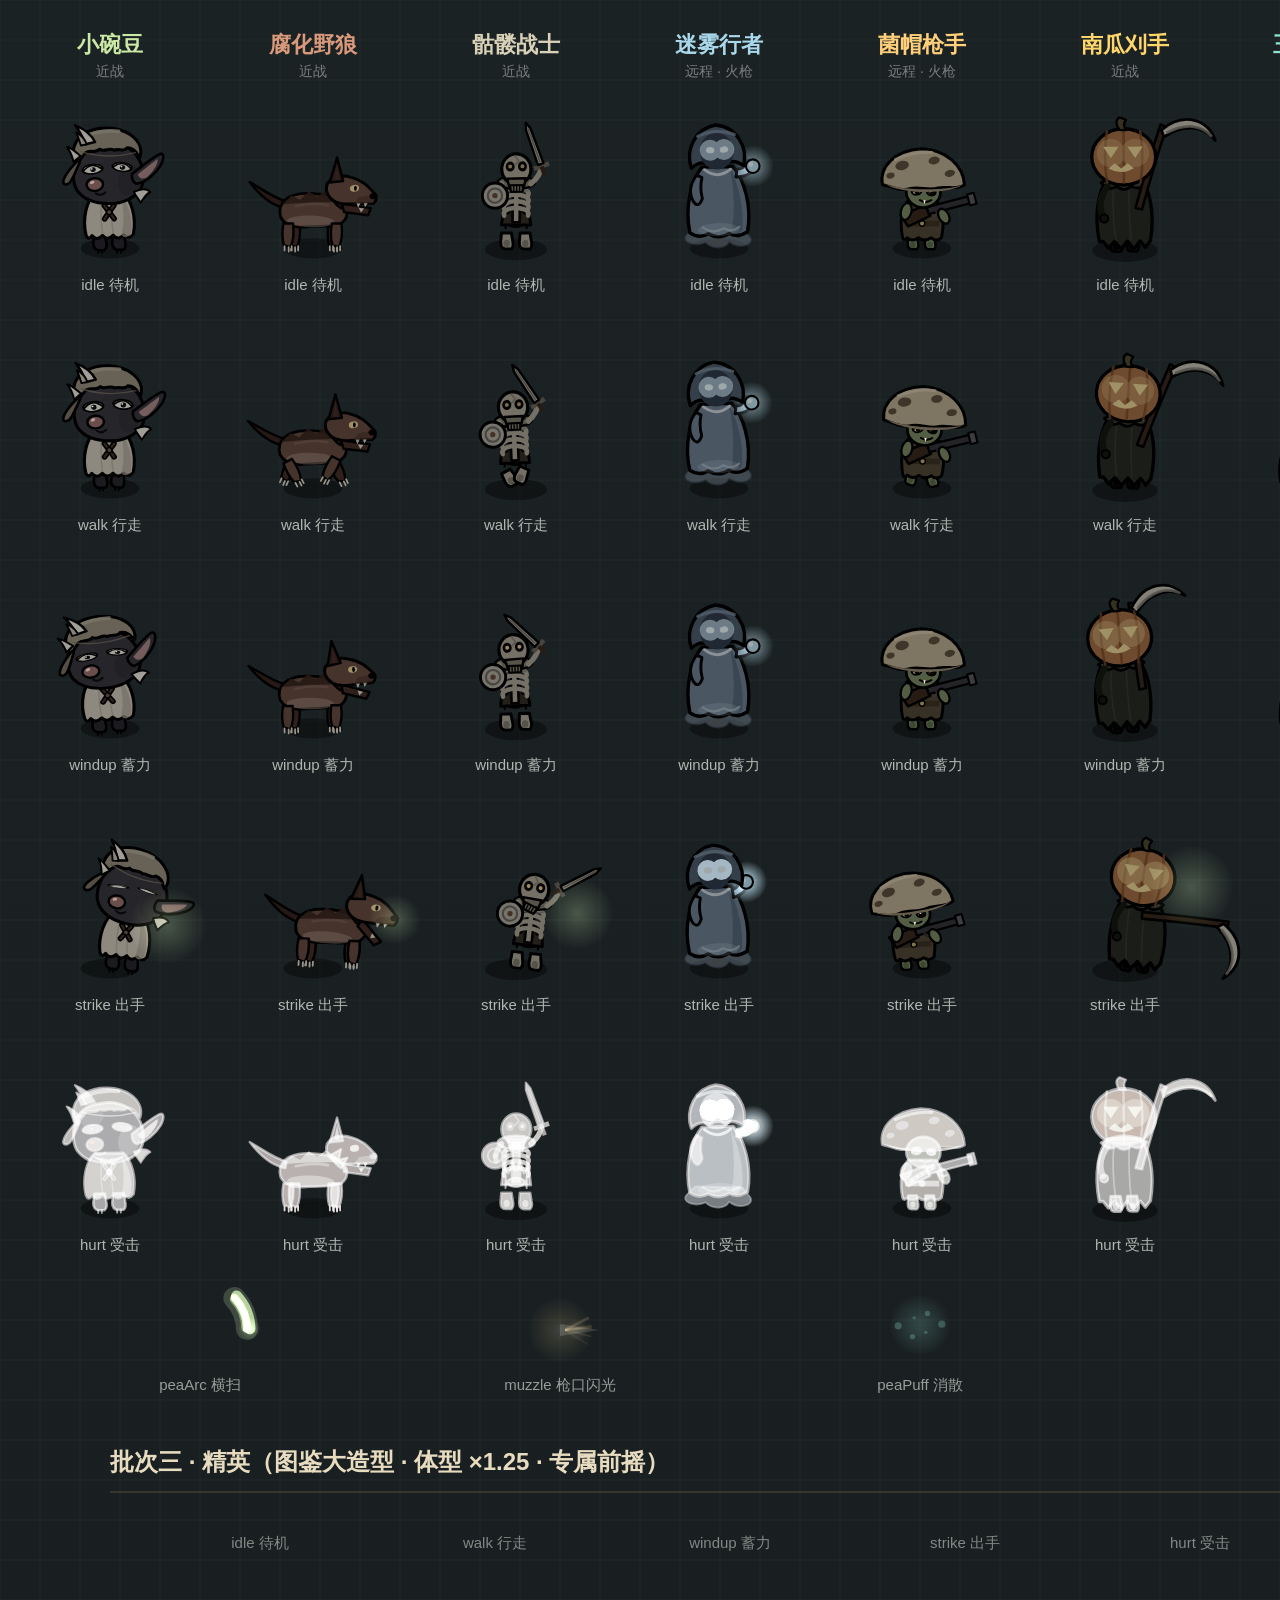
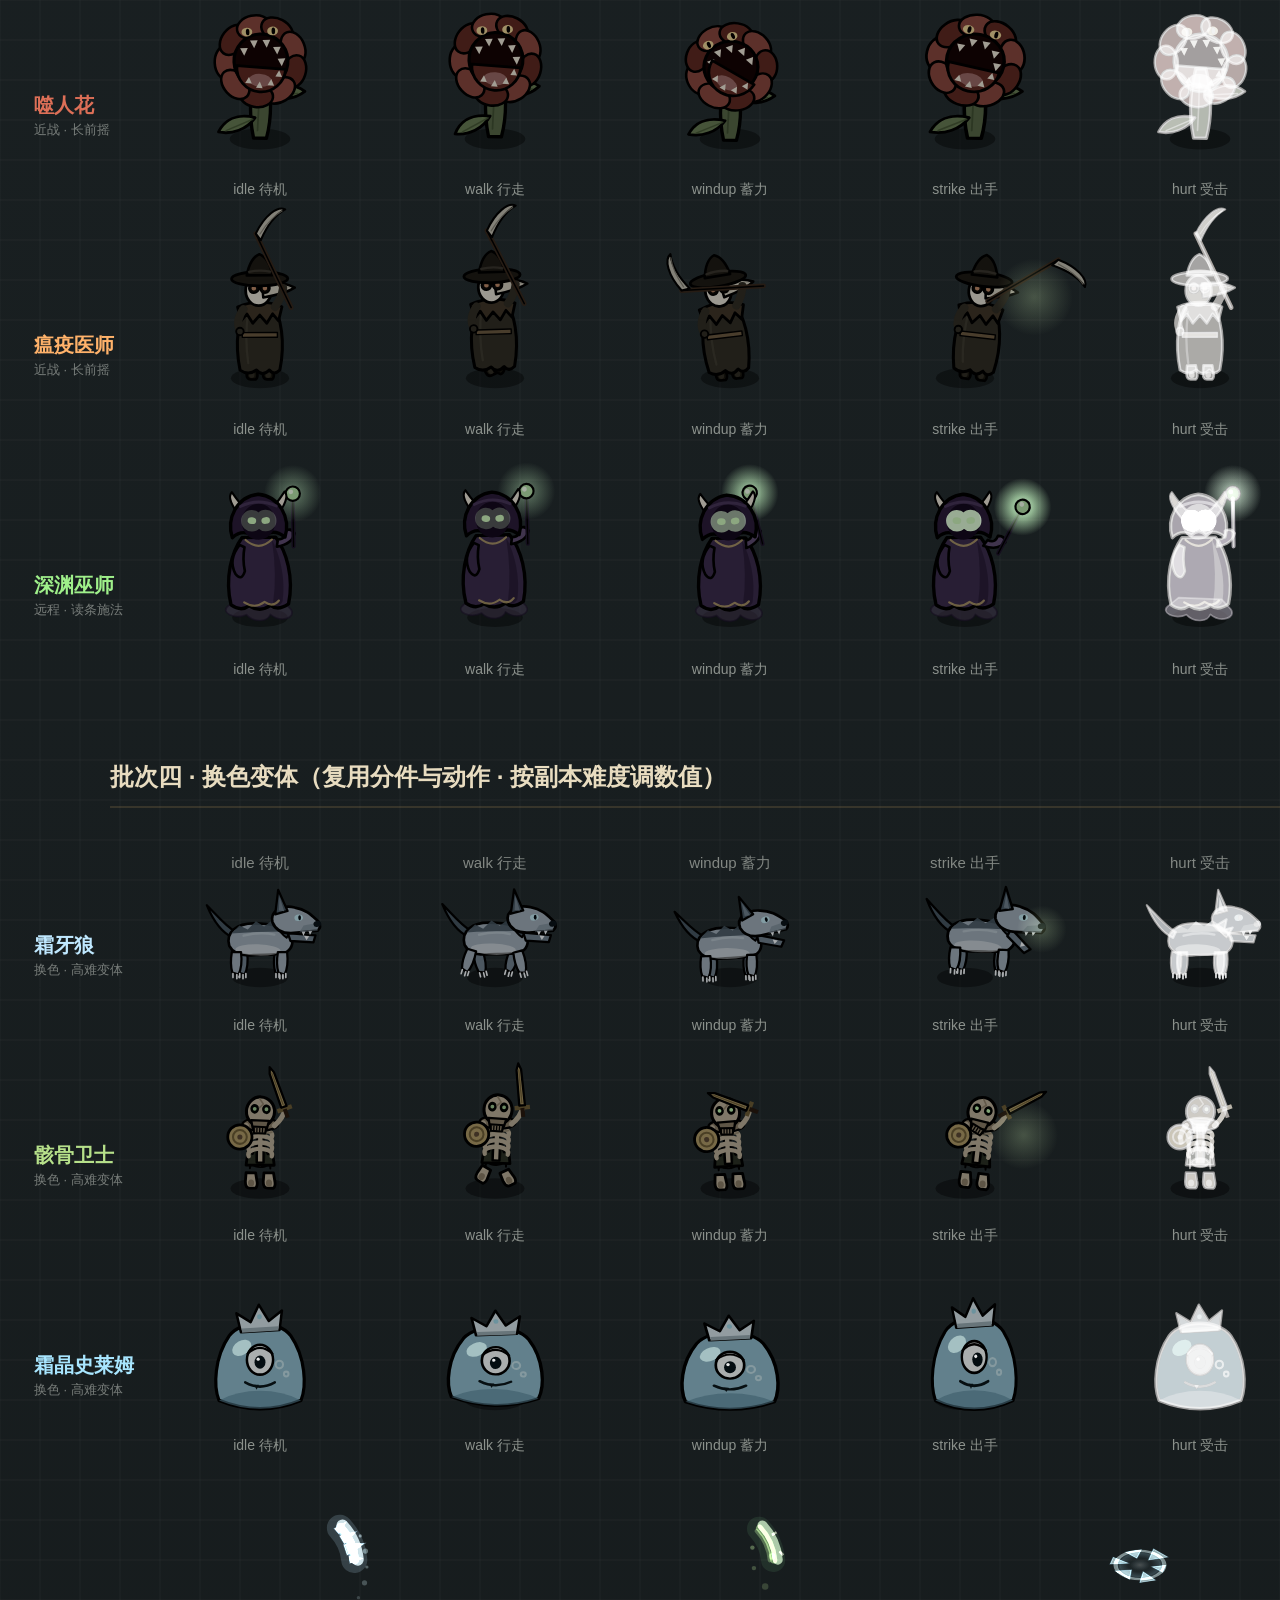
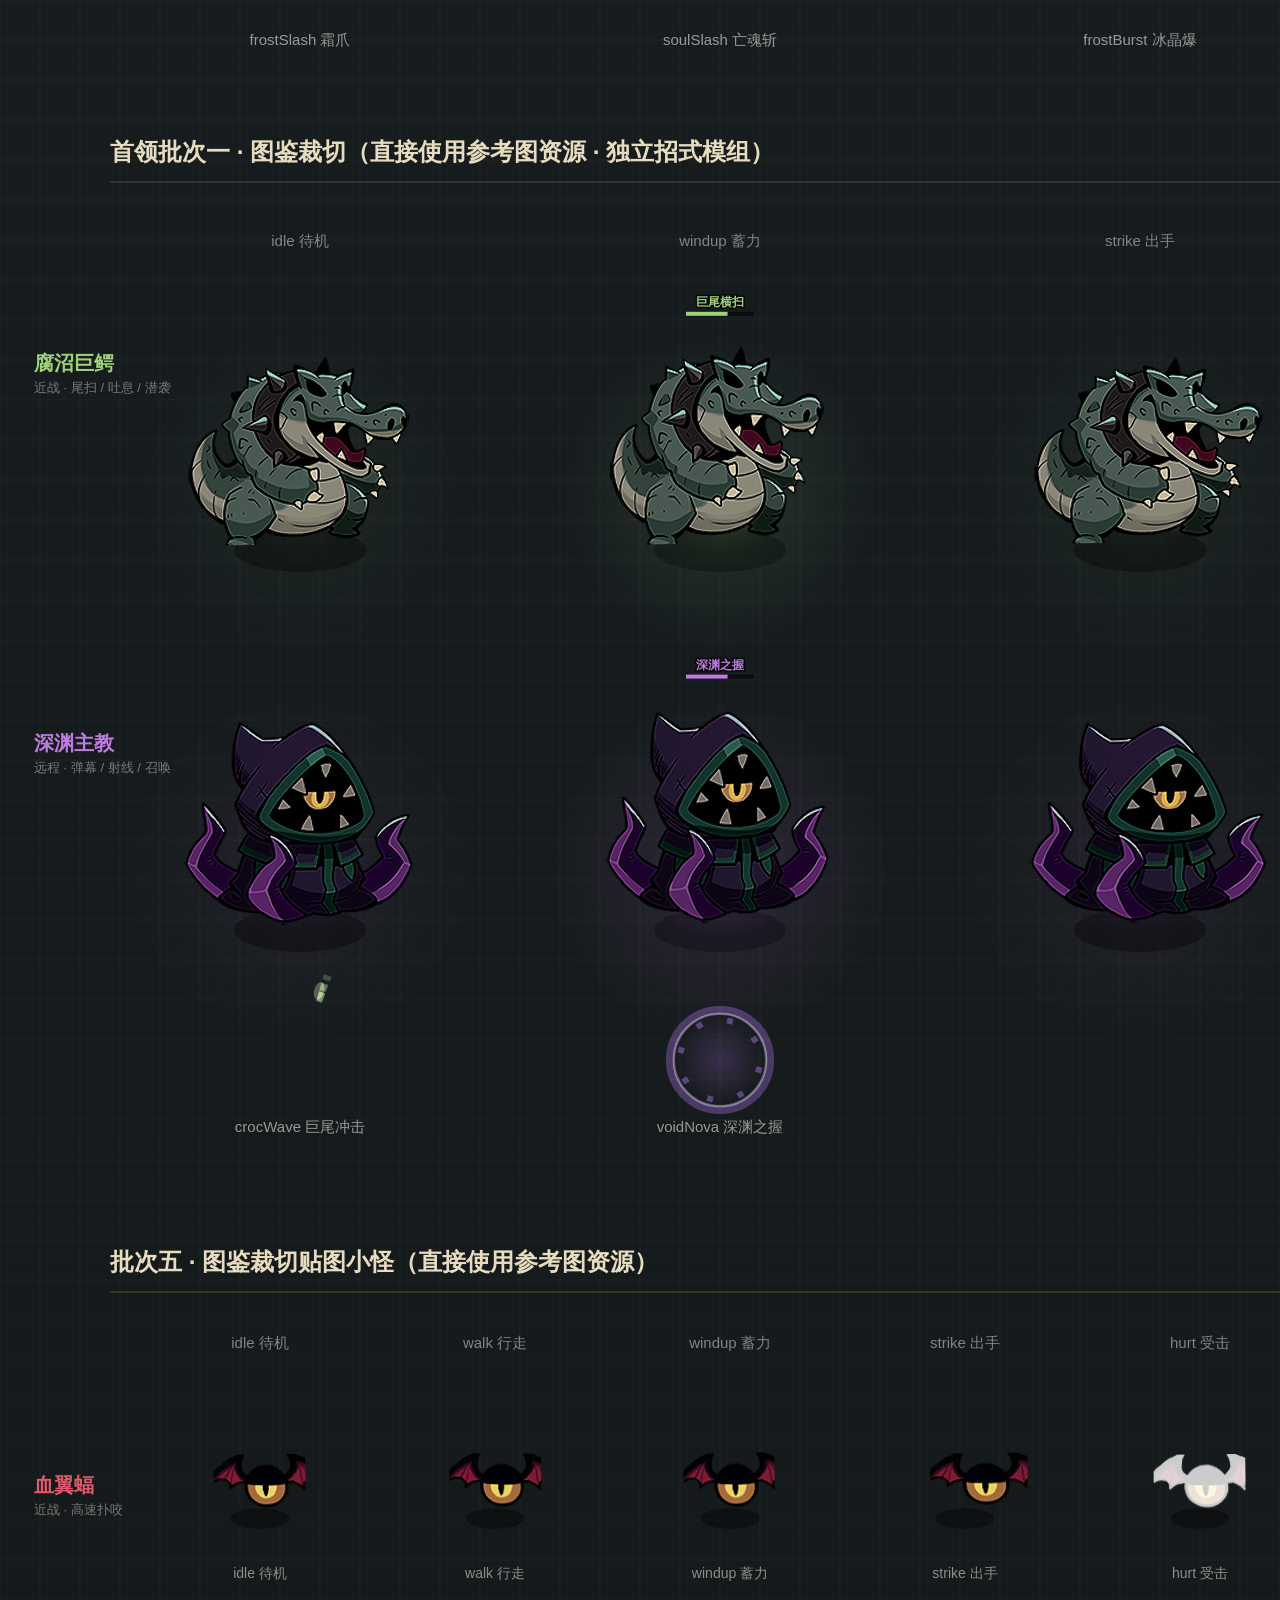
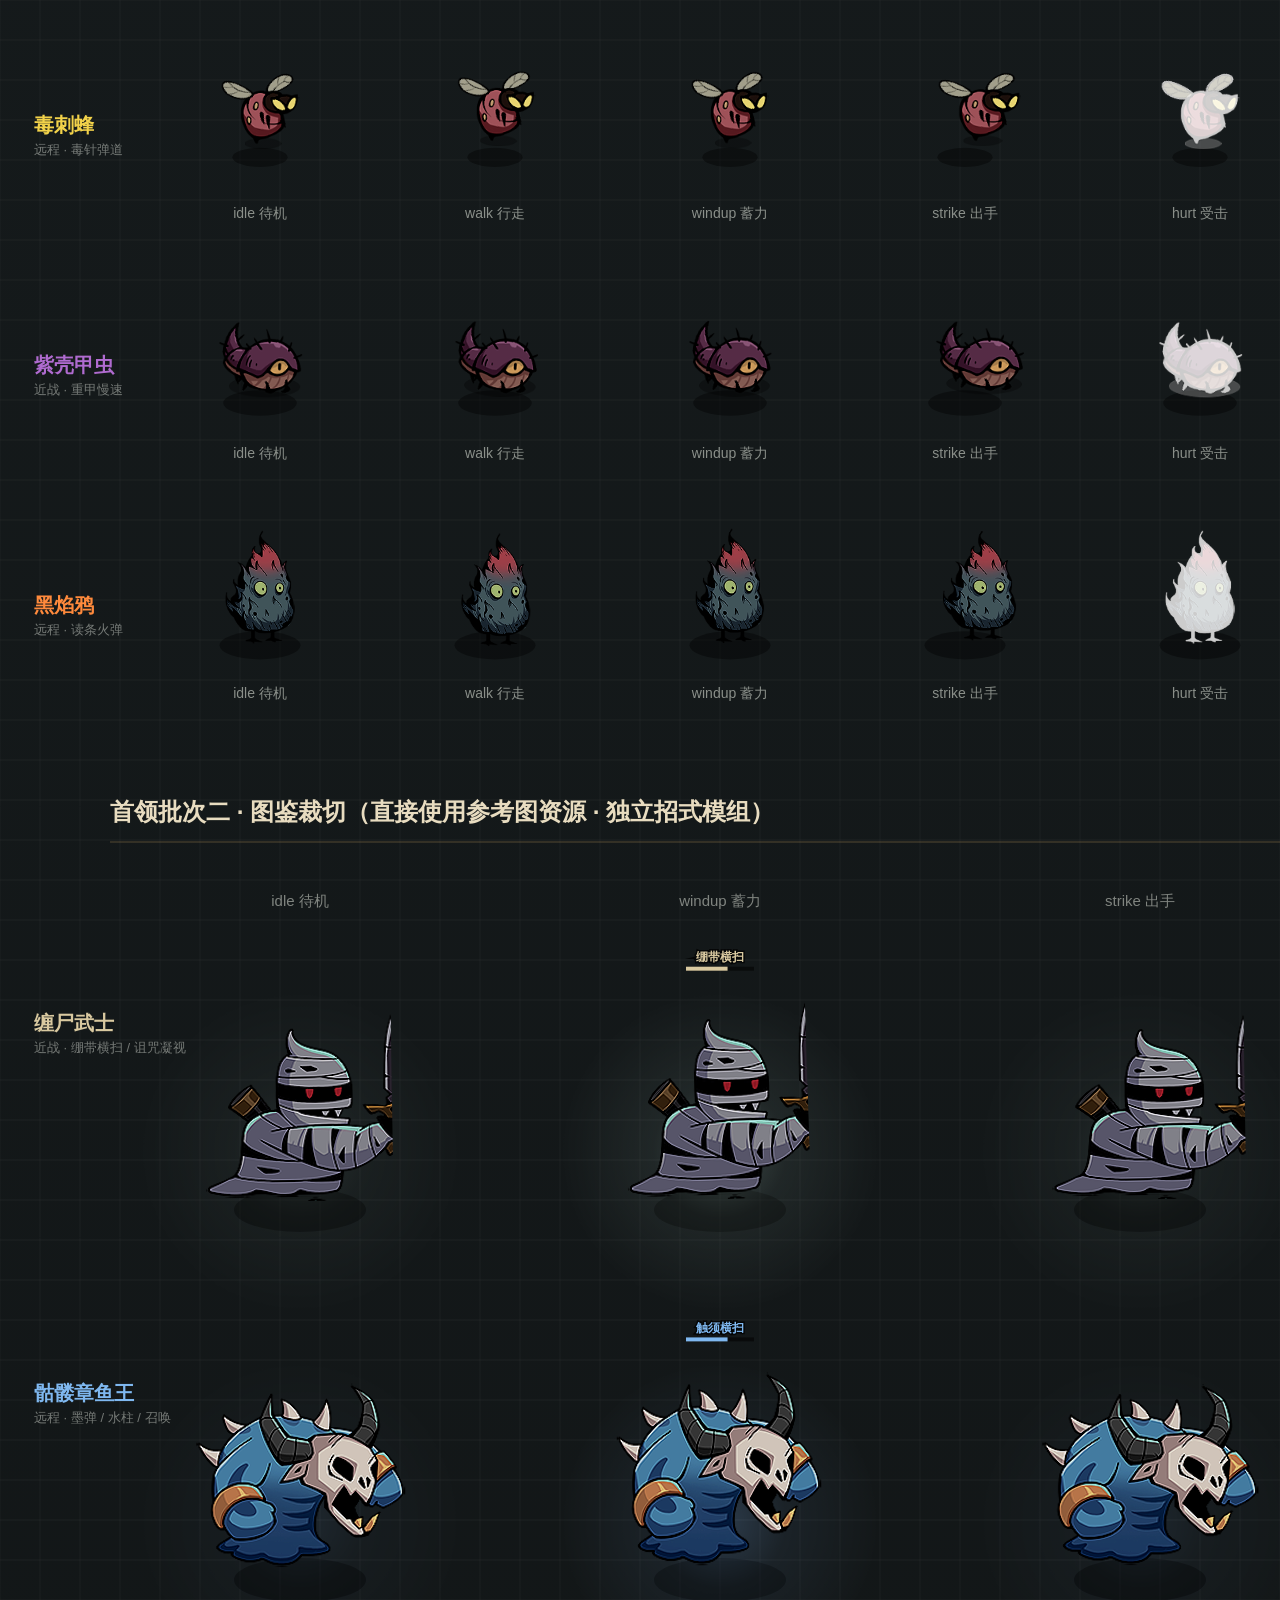
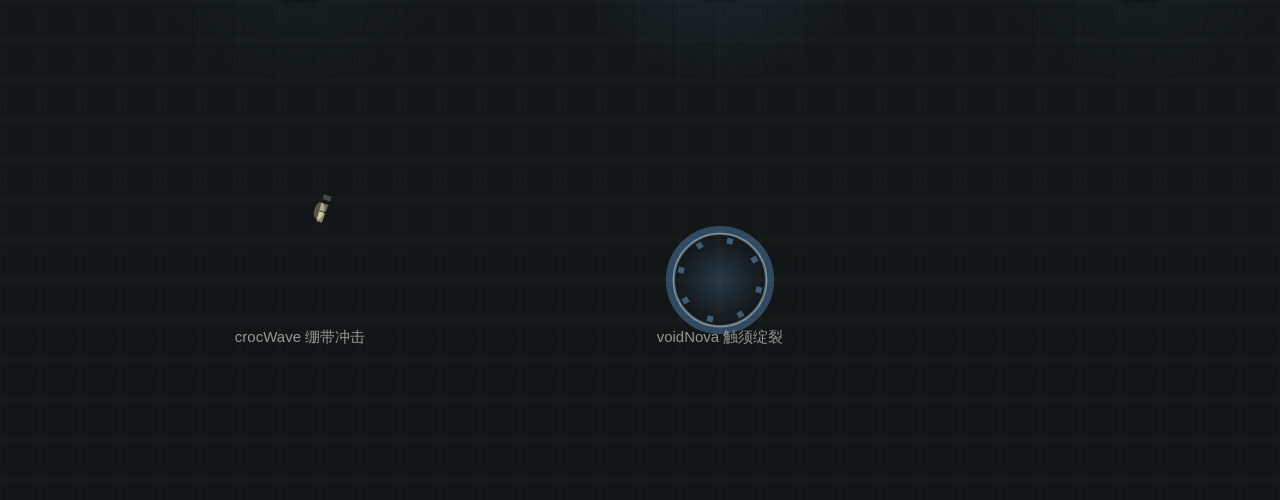
==== monster-preview.html @ 18dd47c0 "MISTDARK 迷雾暗黑 静态站点" ====
<!DOCTYPE html>
<html lang="zh-CN">
<head>
<meta charset="utf-8">
<title>图鉴小怪与首领 · 动作预览</title>
<style>
  html,body{margin:0;background:#161a1c;overflow:hidden}
  canvas{display:block}
</style>
</head>
<body>
<canvas id="c" width="1440" height="6900"></canvas>
<script>window.DG = {};</script>
<script src="js/art/bosses.js"></script>
<script src="js/art/monsters.js"></script>
<script>
  const c = document.getElementById('c');
  const g = c.getContext('2d');

  // 固定规范：脚底原点，向上为负 Y；动作由 action / moving / walkPhase / shotAnim 驱动
  function mob(art, r, extra) {
    return Object.assign({
      art, artScale: 1, r, seed: 0.7, facing: 0,
      moving: false, walkPhase: 0, flash: 0, shotAnim: 0,
      action: null, elite: false
    }, extra || {});
  }

  const TYPES = [
    { art: 'pea',        name: '小碗豆',     r: 17, color: '#cbe8a4', ranged: false },
    { art: 'wolf',       name: '腐化野狼',   r: 17, color: '#d99a7c', ranged: false },
    { art: 'skeleton',   name: '骷髅战士',   r: 18, color: '#d8d1b8', ranged: false },
    { art: 'mistwalker', name: '迷雾行者',   r: 17, color: '#a9d8ea', ranged: true },
    { art: 'musketeer',  name: '菌帽枪手',   r: 17, color: '#ffcf7a', ranged: true },
    { art: 'pumpkin',    name: '南瓜刈手',   r: 19, color: '#ffd66a', ranged: false },
    { art: 'slime',      name: '王冠史莱姆', r: 19, color: '#8fe0d0', ranged: false }
  ];

  const ACT = { windup: 0.34, strike: 0.14, recover: 0.30 };
  const STATES = ['idle 待机', 'walk 行走', 'windup 蓄力', 'strike 出手', 'hurt 受击'];
  const cells = [];
  const COL_X = TYPES.map((_, i) => 110 + i * 203);
  const ROW_Y = [230, 470, 710, 950, 1190];
  const SCALE = 1.5;

  TYPES.forEach((tp, ci) => {
    STATES.forEach((label, ri) => {
      const m = mob(tp.art, tp.r, { seed: 0.7 + ci * 0.9 });
      if (ri === 1) m.moving = true;
      if (ri === 2) m.action = { phase: 'windup', t: 0.22, windup: ACT.windup, strike: ACT.strike, recover: ACT.recover };
      if (ri === 3) {
        if (tp.ranged) m.shotAnim = 0.12;
        else m.action = { phase: 'strike', t: 0.08, windup: ACT.windup, strike: ACT.strike, recover: ACT.recover };
      }
      if (ri === 4) m.flash = 0.10;
      cells.push({ x: COL_X[ci], y: ROW_Y[ri], m, label, tp });
    });
  });

  // ---------- 批次三：精英（图鉴大造型，读条施法） ----------
  const ELITES = [
    { art: 'mawflower', name: '噬人花',     r: 24, color: '#dd6f57', artScale: 1.12, seed: 1.3 },
    { art: 'plaguedoc', name: '瘟疫医师',   r: 23, color: '#ffb26a', artScale: 1.10, seed: 2.1 },
    { art: 'warlock',   name: '深渊巫师',   r: 22, color: '#9ff08a', artScale: 1.08, seed: 3.4, castTime: 0.68 }
  ];
  const ELITE_COL_X = [260, 495, 730, 965, 1200];
  const ELITE_ROW_Y = [1720, 1960, 2200];
  const ELITE_SCALE = 1.1;
  const eliteCells = [];

  ELITES.forEach((tp, ri) => {
    STATES.forEach((label, ci) => {
      const m = mob(tp.art, tp.r, {
        seed: tp.seed, artScale: tp.artScale, elite: true,
        ranged: !!tp.castTime, castTime: tp.castTime || 0
      });
      if (ci === 1) m.moving = true;
      if (ci === 2) m.action = {
        phase: 'windup', t: 0.3, cast: !!tp.castTime,
        windup: tp.castTime || 0.42, strike: 0.12, recover: 0.36
      };
      if (ci === 3) {
        m.action = {
          phase: 'strike', t: 0.06, cast: !!tp.castTime,
          windup: tp.castTime || 0.34, strike: 0.14, recover: 0.30
        };
      }
      if (ci === 4) m.flash = 0.10;
      eliteCells.push({ x: ELITE_COL_X[ci], y: ELITE_ROW_Y[ri], m, label, tp });
    });
  });

  // ---------- 批次四：换色变体（复用基础怪分件与动作） ----------
  const VARIANTS = [
    { art: 'frostwolf',  name: '霜牙狼',     r: 18, color: '#bfe8ff', artScale: 1.02, seed: 4.2 },
    { art: 'boneknight', name: '骸骨卫士',   r: 19, color: '#b6e08a', artScale: 1.04, seed: 5.1 },
    { art: 'frostslime', name: '霜晶史莱姆', r: 20, color: '#a8e6ff', artScale: 1.05, seed: 6.3 }
  ];
  const VAR_COL_X = ELITE_COL_X;
  const VAR_ROW_Y = [2560, 2770, 2980];
  const VAR_SCALE = 1.35;
  const variantCells = [];

  VARIANTS.forEach((tp, ri) => {
    STATES.forEach((label, ci) => {
      const m = mob(tp.art, tp.r, { seed: tp.seed, artScale: tp.artScale });
      if (ci === 1) m.moving = true;
      if (ci === 2) m.action = { phase: 'windup', t: 0.24, windup: 0.30, strike: 0.14, recover: 0.30 };
      if (ci === 3) m.action = { phase: 'strike', t: 0.07, windup: 0.34, strike: 0.14, recover: 0.30 };
      if (ci === 4) m.flash = 0.10;
      variantCells.push({ x: VAR_COL_X[ci], y: VAR_ROW_Y[ri], m, label, tp });
    });
  });

  function tickMob(m, t) {
    if (m.moving) m.walkPhase = t * 5.6 + m.seed;
    if (m.action && m.action.phase === 'windup') {
      m.action.t = 0.02 + ((t * 1.5) % Math.max(0.06, m.action.windup - 0.04));
    }
    if (m.action && m.action.phase === 'strike') m.action.t = 0.02 + ((t * 1.5) % 0.14);
    if (m.flash > 0) m.flash = 0.06 + Math.abs(Math.sin(t * 4)) * 0.07;
    if (m.art === 'musketeer' && m.shotAnim > 0) m.shotAnim = 0.06 + Math.abs(Math.sin(t * 3)) * 0.14;
  }

  function drawCells(cells, t, scale, labelDy, labelColor, labelFont) {
    cells.forEach((cell) => {
      const m = cell.m;
      tickMob(m, t);
      g.save();
      g.translate(cell.x, cell.y);
      g.scale(scale, scale);
      g.fillStyle = 'rgba(0,0,0,.4)';
      g.beginPath();
      g.ellipse(0, m.r * 0.72, m.r * 1.15, m.r * 0.4, 0, 0, Math.PI * 2);
      g.fill();
      DG.art.monsters.draw(g, m, { t });
      g.restore();

      g.fillStyle = labelColor;
      g.font = labelFont;
      g.textAlign = 'center';
      g.fillText(cell.label, cell.x, cell.y + labelDy);
    });
  }

  const STILL = /[?&]still=1/.test(location.search);

  function frame(ts) {
    const t = STILL ? 1.2 : ts / 1000;
    g.clearRect(0, 0, c.width, c.height);
    const bg = g.createLinearGradient(0, 0, 0, c.height);
    bg.addColorStop(0, '#1b2224');
    bg.addColorStop(1, '#121617');
    g.fillStyle = bg;
    g.fillRect(0, 0, c.width, c.height);

    g.strokeStyle = 'rgba(255,255,255,.04)';
    g.lineWidth = 1;
    for (let x = 0; x < c.width; x += 40) {
      g.beginPath(); g.moveTo(x, 0); g.lineTo(x, c.height); g.stroke();
    }
    for (let y = 0; y < c.height; y += 40) {
      g.beginPath(); g.moveTo(0, y); g.lineTo(c.width, y); g.stroke();
    }

    // 列标题
    g.textAlign = 'center';
    TYPES.forEach((tp, ci) => {
      g.fillStyle = tp.color;
      g.font = 'bold 22px "Microsoft YaHei", sans-serif';
      g.fillText(tp.name, COL_X[ci], 52);
      g.fillStyle = 'rgba(235,240,230,.45)';
      g.font = '14px "Microsoft YaHei", sans-serif';
      g.fillText(tp.ranged ? '远程 · 火枪' : '近战', COL_X[ci], 76);
    });

    drawCells(cells, t, SCALE, 60, 'rgba(235,240,230,.72)', '15px "Microsoft YaHei", sans-serif');

    // 特效对照：peaArc / muzzle / peaPuff
    const arcLife = 0.3 - (t % 0.7) * 0.43;
    if (arcLife > 0) {
      DG.art.monsters.drawEffect(g, {
        kind: 'peaArc', x: 200, y: 1330, angle: 0,
        radius: 50, arc: 1.5, color: '#cbe8a4',
        life: Math.max(0.001, arcLife), max: 0.3
      });
    }
    const muzzleLife = 0.22 - (t % 0.55) * 0.41;
    if (muzzleLife > 0) {
      DG.art.monsters.drawEffect(g, {
        kind: 'muzzle', x: 560, y: 1330, angle: 0, color: '#ffcf7a',
        life: Math.max(0.001, muzzleLife), max: 0.22
      });
    }
    const puffLife = 0.5 - (t % 0.9) * 0.55;
    if (puffLife > 0) {
      DG.art.monsters.drawEffect(g, {
        kind: 'peaPuff', x: 920, y: 1325, r0: 6, r1: 60,
        color: '#8fe0d0', life: Math.max(0.001, puffLife), max: 0.5
      });
    }
    g.fillStyle = 'rgba(235,240,230,.6)';
    g.font = '15px "Microsoft YaHei", sans-serif';
    g.textAlign = 'center';
    g.fillText('peaArc 横扫', 200, 1390);
    g.fillText('muzzle 枪口闪光', 560, 1390);
    g.fillText('peaPuff 消散', 920, 1390);

    // ---------- 批次三：精英 ----------
    g.textAlign = 'left';
    g.fillStyle = '#e8dcc0';
    g.font = 'bold 24px "Microsoft YaHei", sans-serif';
    g.fillText('批次三 · 精英（图鉴大造型 · 体型 ×1.25 · 专属前摇）', 110, 1470);
    g.strokeStyle = 'rgba(201,162,95,.35)';
    g.lineWidth = 1;
    g.beginPath();
    g.moveTo(110, 1492);
    g.lineTo(1330, 1492);
    g.stroke();

    g.textAlign = 'center';
    STATES.forEach((label, ci) => {
      g.fillStyle = 'rgba(235,240,230,.5)';
      g.font = '15px "Microsoft YaHei", sans-serif';
      g.fillText(label, ELITE_COL_X[ci], 1548);
    });

    ELITES.forEach((tp, ri) => {
      const y = ELITE_ROW_Y[ri];
      g.textAlign = 'left';
      g.fillStyle = tp.color;
      g.font = 'bold 20px "Microsoft YaHei", sans-serif';
      g.fillText(tp.name, 34, y - 8);
      g.fillStyle = 'rgba(235,240,230,.45)';
      g.font = '13px "Microsoft YaHei", sans-serif';
      g.fillText(tp.castTime ? '远程 · 读条施法' : '近战 · 长前摇', 34, y + 14);
    });

    drawCells(eliteCells, t, ELITE_SCALE, 74, 'rgba(235,240,230,.55)', '14px "Microsoft YaHei", sans-serif');

    // ---------- 批次四：换色变体 ----------
    g.textAlign = 'left';
    g.fillStyle = '#e8dcc0';
    g.font = 'bold 24px "Microsoft YaHei", sans-serif';
    g.fillText('批次四 · 换色变体（复用分件与动作 · 按副本难度调数值）', 110, 2385);
    g.strokeStyle = 'rgba(201,162,95,.35)';
    g.lineWidth = 1;
    g.beginPath();
    g.moveTo(110, 2407);
    g.lineTo(1330, 2407);
    g.stroke();

    g.textAlign = 'center';
    STATES.forEach((label, ci) => {
      g.fillStyle = 'rgba(235,240,230,.5)';
      g.font = '15px "Microsoft YaHei", sans-serif';
      g.fillText(label, VAR_COL_X[ci], 2468);
    });

    VARIANTS.forEach((tp, ri) => {
      const y = VAR_ROW_Y[ri];
      g.textAlign = 'left';
      g.fillStyle = tp.color;
      g.font = 'bold 20px "Microsoft YaHei", sans-serif';
      g.fillText(tp.name, 34, y - 8);
      g.fillStyle = 'rgba(235,240,230,.45)';
      g.font = '13px "Microsoft YaHei", sans-serif';
      g.fillText('换色 · 高难变体', 34, y + 14);
    });

    drawCells(variantCells, t, VAR_SCALE, 70, 'rgba(235,240,230,.55)', '14px "Microsoft YaHei", sans-serif');

    // 批次四 · 专属出手特效
    const fs4 = 0.32 - (t % 0.7) * 0.43;
    if (fs4 > 0) {
      DG.art.monsters.drawEffect(g, {
        kind: 'frostSlash', x: 300, y: 3165, angle: 0, radius: 58, arc: 1.5,
        color: '#bfe8ff', life: Math.max(0.001, fs4), max: 0.32
      });
    }
    const ss4 = 0.32 - (t % 0.7) * 0.43;
    if (ss4 > 0) {
      DG.art.monsters.drawEffect(g, {
        kind: 'soulSlash', x: 720, y: 3165, angle: 0, radius: 58, arc: 1.5,
        color: '#b6e08a', life: Math.max(0.001, ss4), max: 0.32
      });
    }
    const fb4 = 0.42 - (t % 0.9) * 0.4;
    if (fb4 > 0) {
      DG.art.monsters.drawEffect(g, {
        kind: 'frostBurst', x: 1140, y: 3165, radius: 46,
        color: '#a8e6ff', life: Math.max(0.001, fb4), max: 0.42
      });
    }
    g.fillStyle = 'rgba(235,240,230,.6)';
    g.font = '15px "Microsoft YaHei", sans-serif';
    g.textAlign = 'center';
    g.fillText('frostSlash 霜爪', 300, 3245);
    g.fillText('soulSlash 亡魂斩', 720, 3245);
    g.fillText('frostBurst 冰晶爆', 1140, 3245);

    // ---------- 首领批次一：矢量首领 ----------
    g.textAlign = 'left';
    g.fillStyle = '#e8dcc0';
    g.font = 'bold 24px "Microsoft YaHei", sans-serif';
    g.fillText('首领批次一 · 图鉴裁切（直接使用参考图资源 · 独立招式模组）', 110, 3360);
    g.strokeStyle = 'rgba(201,162,95,.35)';
    g.lineWidth = 1;
    g.beginPath();
    g.moveTo(110, 3382);
    g.lineTo(1330, 3382);
    g.stroke();

    g.textAlign = 'center';
    ['idle 待机', 'windup 蓄力', 'strike 出手'].forEach((label, ci) => {
      g.fillStyle = 'rgba(235,240,230,.5)';
      g.font = '15px "Microsoft YaHei", sans-serif';
      g.fillText(label, [300, 720, 1140][ci], 3446);
    });

    const BOSSES = [
      { art: 'croc', name: '腐沼巨鳄', tag: '近战 · 尾扫 / 吐息 / 潜袭', color: '#9fd07a',
        rowY: 3720, artScale: 0.85, seed: 1.7, windupLabel: '巨尾横扫' },
      { art: 'hierophant', name: '深渊主教', tag: '远程 · 弹幕 / 射线 / 召唤', color: '#c07be0',
        rowY: 4100, artScale: 0.80, seed: 3.1, windupLabel: '深渊之握' }
    ];

    BOSSES.forEach((tp) => {
      g.textAlign = 'left';
      g.fillStyle = tp.color;
      g.font = 'bold 20px "Microsoft YaHei", sans-serif';
      g.fillText(tp.name, 34, tp.rowY - 150);
      g.fillStyle = 'rgba(235,240,230,.45)';
      g.font = '13px "Microsoft YaHei", sans-serif';
      g.fillText(tp.tag, 34, tp.rowY - 128);

      [300, 720, 1140].forEach((x, ci) => {
        const m = {
          art: tp.art, r: 44, seed: tp.seed, artScale: tp.artScale,
          facing: 0, moving: false, flash: 0, enraged: false, cast: null
        };
        if (ci === 1) {
          m.cast = {
            atk: { windup: 0.9, recover: 0.5, label: tp.windupLabel, color: tp.color },
            t: 0.55, phase: 'windup'
          };
        } else if (ci === 2) {
          m.cast = {
            atk: { windup: 0.9, recover: 0.5, label: tp.windupLabel, color: tp.color },
            t: 0.12, phase: 'recover'
          };
        }
        g.save();
        g.translate(x, tp.rowY);
        g.fillStyle = 'rgba(0,0,0,.4)';
        g.beginPath();
        g.ellipse(0, 30, 66, 22, 0, 0, Math.PI * 2);
        g.fill();
        DG.art.bosses.draw(g, m, { t });
        g.restore();
      });
    });

    // 首领专属出手特效
    const cw = 0.32 - (t % 0.8) * 0.4;
    if (cw > 0) {
      DG.art.bosses.drawEffect(g, {
        kind: 'crocWave', x: 300, y: 4260, angle: 0, radius: 92, arc: 2.6,
        color: '#9fd07a', life: Math.max(0.001, cw), max: 0.32
      });
    }
    const vn = 0.42 - (t % 0.9) * 0.42;
    if (vn > 0) {
      DG.art.bosses.drawEffect(g, {
        kind: 'voidNova', x: 720, y: 4260, radius: 84,
        color: '#a45fe0', life: Math.max(0.001, vn), max: 0.42
      });
    }
    g.fillStyle = 'rgba(235,240,230,.6)';
    g.font = '15px "Microsoft YaHei", sans-serif';
    g.textAlign = 'center';
    g.fillText('crocWave 巨尾冲击', 300, 4332);
    g.fillText('voidNova 深渊之握', 720, 4332);

    // ---------- 批次五：图鉴裁切贴图小怪 ----------
    g.textAlign = 'left';
    g.fillStyle = '#e8dcc0';
    g.font = 'bold 24px "Microsoft YaHei", sans-serif';
    g.fillText('批次五 · 图鉴裁切贴图小怪（直接使用参考图资源）', 110, 4470);
    g.strokeStyle = 'rgba(201,162,95,.35)';
    g.lineWidth = 1;
    g.beginPath();
    g.moveTo(110, 4492);
    g.lineTo(1330, 4492);
    g.stroke();

    g.textAlign = 'center';
    STATES.forEach((label, ci) => {
      g.fillStyle = 'rgba(235,240,230,.5)';
      g.font = '15px "Microsoft YaHei", sans-serif';
      g.fillText(label, ELITE_COL_X[ci], 4548);
    });

    const TEX_MOBS = [
      { art: 'bat', name: '血翼蝠', tag: '近战 · 高速扑咬', r: 16, color: '#e05a6a', seed: 1.1 },
      { art: 'hornet', name: '毒刺蜂', tag: '远程 · 毒针弹道', r: 15, color: '#f2d24a', seed: 2.4 },
      { art: 'beetle', name: '紫壳甲虫', tag: '近战 · 重甲慢速', r: 20, color: '#b06bd0', seed: 3.7 },
      { art: 'cinderraven', name: '黑焰鸦', tag: '远程 · 读条火弹', r: 22, color: '#ff8a3c', seed: 5.2 }
    ];
    const TEX_ROW_Y = [4700, 4940, 5180, 5420];
    const texCells = [];
    TEX_MOBS.forEach((tp, ri) => {
      STATES.forEach((label, ci) => {
        const m = mob(tp.art, tp.r, { seed: tp.seed });
        if (ci === 1) m.moving = true;
        if (ci === 2) m.action = { phase: 'windup', t: 0.26, windup: 0.34, strike: 0.14, recover: 0.30 };
        if (ci === 3) {
          m.action = { phase: 'strike', t: 0.06, windup: 0.34, strike: 0.14, recover: 0.30 };
          if (tp.art === 'hornet' || tp.art === 'cinderraven') m.shotAnim = 0.12;
        }
        if (ci === 4) m.flash = 0.10;
        texCells.push({ x: ELITE_COL_X[ci], y: TEX_ROW_Y[ri], m, label, tp });
      });
    });

    TEX_MOBS.forEach((tp, ri) => {
      const y = TEX_ROW_Y[ri];
      g.textAlign = 'left';
      g.fillStyle = tp.color;
      g.font = 'bold 20px "Microsoft YaHei", sans-serif';
      g.fillText(tp.name, 34, y - 8);
      g.fillStyle = 'rgba(235,240,230,.45)';
      g.font = '13px "Microsoft YaHei", sans-serif';
      g.fillText(tp.tag, 34, y + 14);
    });
    drawCells(texCells, t, 1.6, 78, 'rgba(235,240,230,.55)', '14px "Microsoft YaHei", sans-serif');

    // ---------- 首领批次二：图鉴裁切 ----------
    g.textAlign = 'left';
    g.fillStyle = '#e8dcc0';
    g.font = 'bold 24px "Microsoft YaHei", sans-serif';
    g.fillText('首领批次二 · 图鉴裁切（直接使用参考图资源 · 独立招式模组）', 110, 5620);
    g.strokeStyle = 'rgba(201,162,95,.35)';
    g.lineWidth = 1;
    g.beginPath();
    g.moveTo(110, 5642);
    g.lineTo(1330, 5642);
    g.stroke();

    g.textAlign = 'center';
    ['idle 待机', 'windup 蓄力', 'strike 出手'].forEach((label, ci) => {
      g.fillStyle = 'rgba(235,240,230,.5)';
      g.font = '15px "Microsoft YaHei", sans-serif';
      g.fillText(label, [300, 720, 1140][ci], 5706);
    });

    const BOSSES2 = [
      { art: 'mummyking', name: '缠尸武士', tag: '近战 · 绷带横扫 / 诅咒凝视', color: '#d9c9a0',
        rowY: 5980, artScale: 0.85, seed: 2.3, windupLabel: '绷带横扫' },
      { art: 'octoking', name: '骷髅章鱼王', tag: '远程 · 墨弹 / 水柱 / 召唤', color: '#7fb8f0',
        rowY: 6350, artScale: 0.80, seed: 4.6, windupLabel: '触须横扫' }
    ];

    BOSSES2.forEach((tp) => {
      g.textAlign = 'left';
      g.fillStyle = tp.color;
      g.font = 'bold 20px "Microsoft YaHei", sans-serif';
      g.fillText(tp.name, 34, tp.rowY - 150);
      g.fillStyle = 'rgba(235,240,230,.45)';
      g.font = '13px "Microsoft YaHei", sans-serif';
      g.fillText(tp.tag, 34, tp.rowY - 128);

      [300, 720, 1140].forEach((x, ci) => {
        const m = {
          art: tp.art, r: 44, seed: tp.seed, artScale: tp.artScale,
          facing: 0, moving: false, flash: 0, enraged: false, cast: null
        };
        if (ci === 1) {
          m.cast = {
            atk: { windup: 0.9, recover: 0.5, label: tp.windupLabel, color: tp.color },
            t: 0.55, phase: 'windup'
          };
        } else if (ci === 2) {
          m.cast = {
            atk: { windup: 0.9, recover: 0.5, label: tp.windupLabel, color: tp.color },
            t: 0.12, phase: 'recover'
          };
        }
        g.save();
        g.translate(x, tp.rowY);
        g.fillStyle = 'rgba(0,0,0,.4)';
        g.beginPath();
        g.ellipse(0, 30, 66, 22, 0, 0, Math.PI * 2);
        g.fill();
        DG.art.bosses.draw(g, m, { t });
        g.restore();
      });
    });

    // 首领批次二 · 专属出手特效（复用 crocWave / voidNova 的贴地语言）
    const cw2 = 0.32 - (t % 0.8) * 0.4;
    if (cw2 > 0) {
      DG.art.bosses.drawEffect(g, {
        kind: 'crocWave', x: 300, y: 6680, angle: 0, radius: 92, arc: 2.6,
        color: '#d9c9a0', life: Math.max(0.001, cw2), max: 0.32
      });
    }
    const vn2 = 0.42 - (t % 0.9) * 0.42;
    if (vn2 > 0) {
      DG.art.bosses.drawEffect(g, {
        kind: 'voidNova', x: 720, y: 6680, radius: 84,
        color: '#5f9fe0', life: Math.max(0.001, vn2), max: 0.42
      });
    }
    g.fillStyle = 'rgba(235,240,230,.6)';
    g.font = '15px "Microsoft YaHei", sans-serif';
    g.textAlign = 'center';
    g.fillText('crocWave 绷带冲击', 300, 6742);
    g.fillText('voidNova 触须绽裂', 720, 6742);

    if (!STILL) requestAnimationFrame(frame);
  }
  requestAnimationFrame(frame);
  // 静态截图模式：等贴图加载完成后补绘两次
  if (STILL) {
    setTimeout(() => frame(0), 600);
    setTimeout(() => frame(0), 1800);
  }
</script>
</body>
</html>
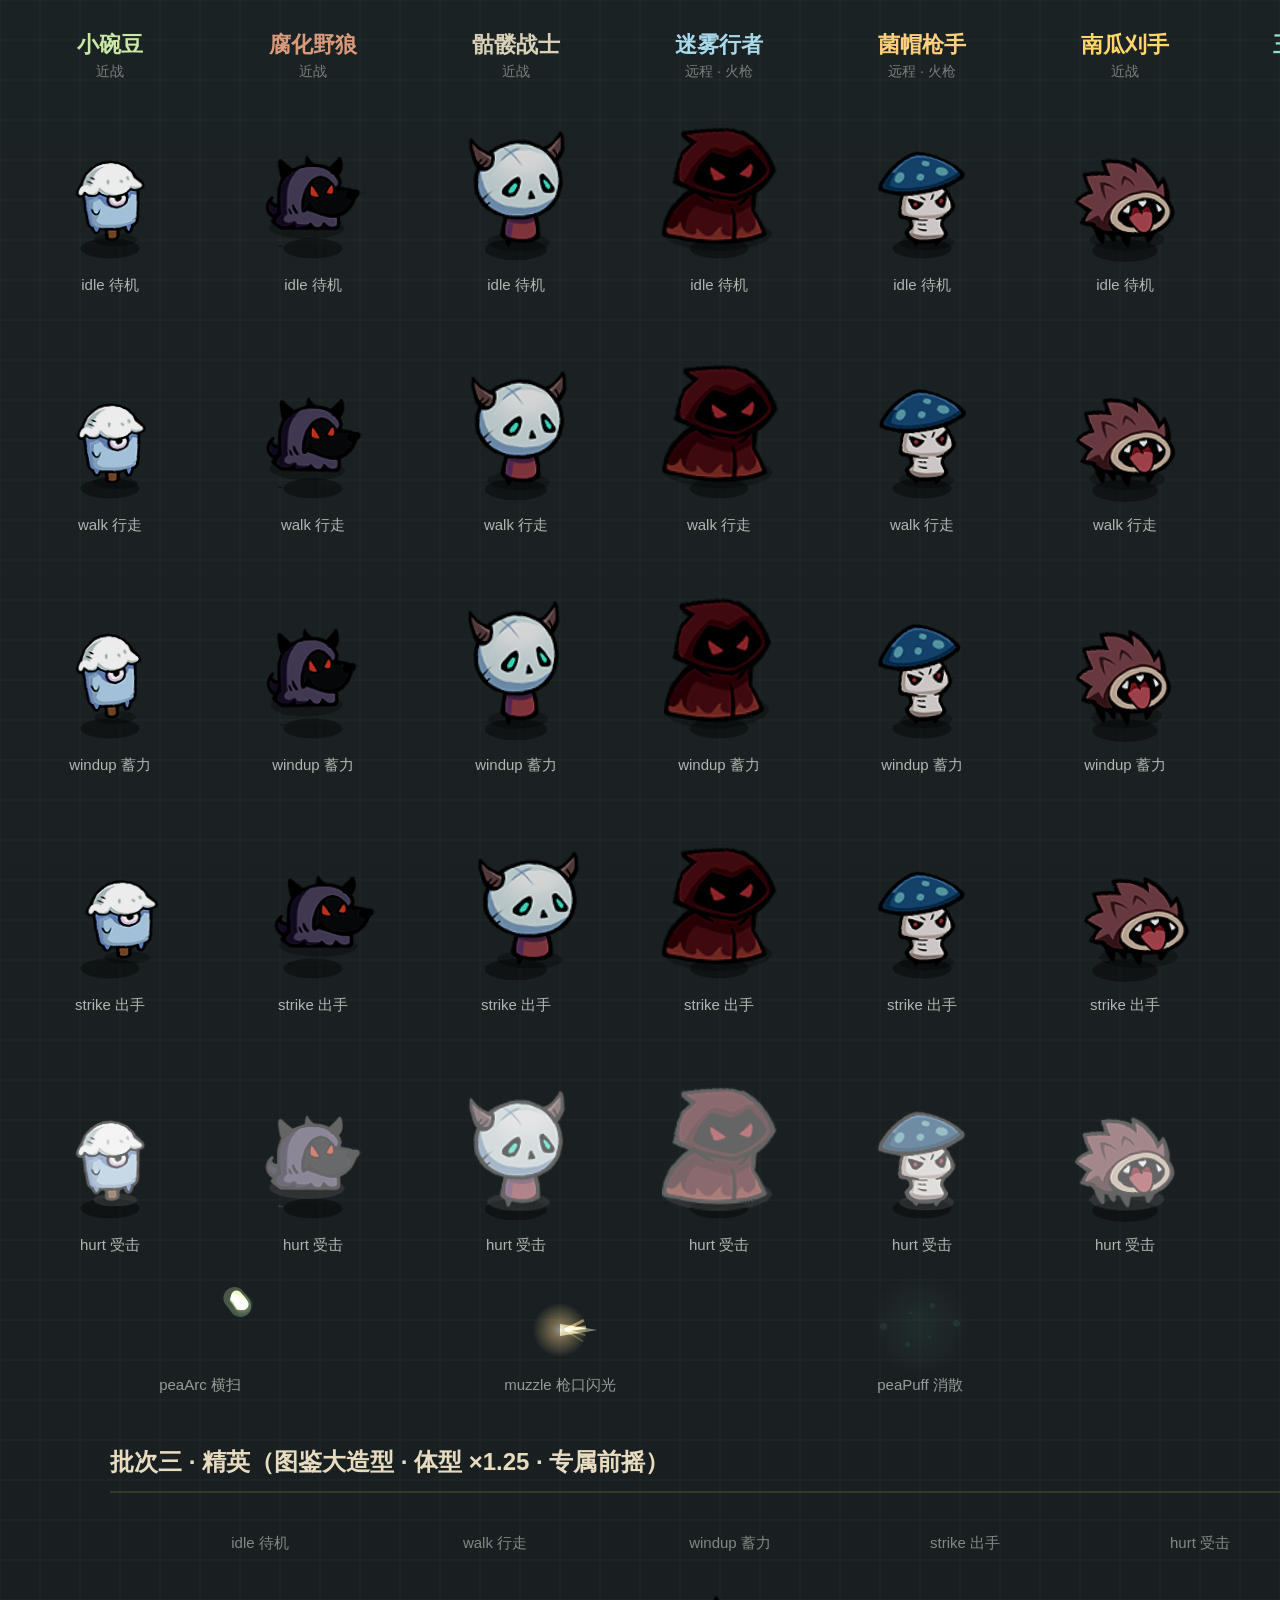
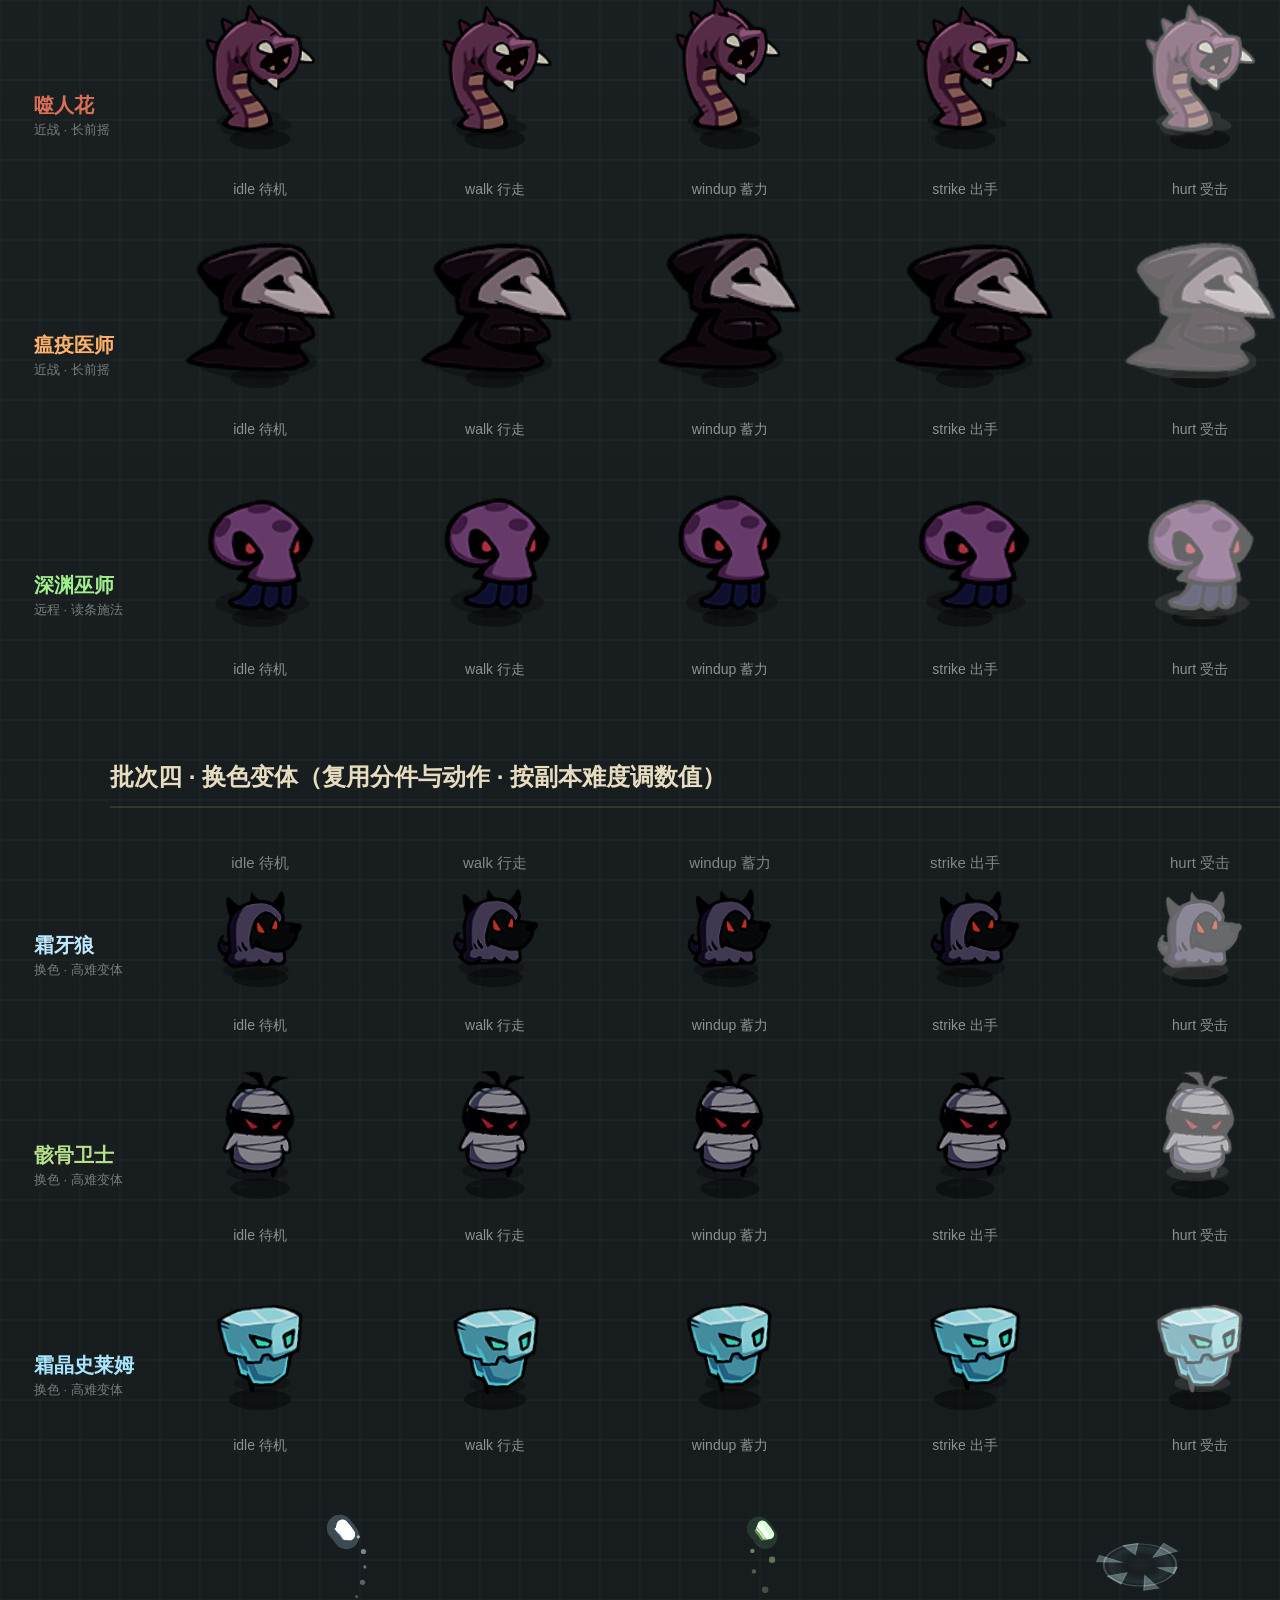
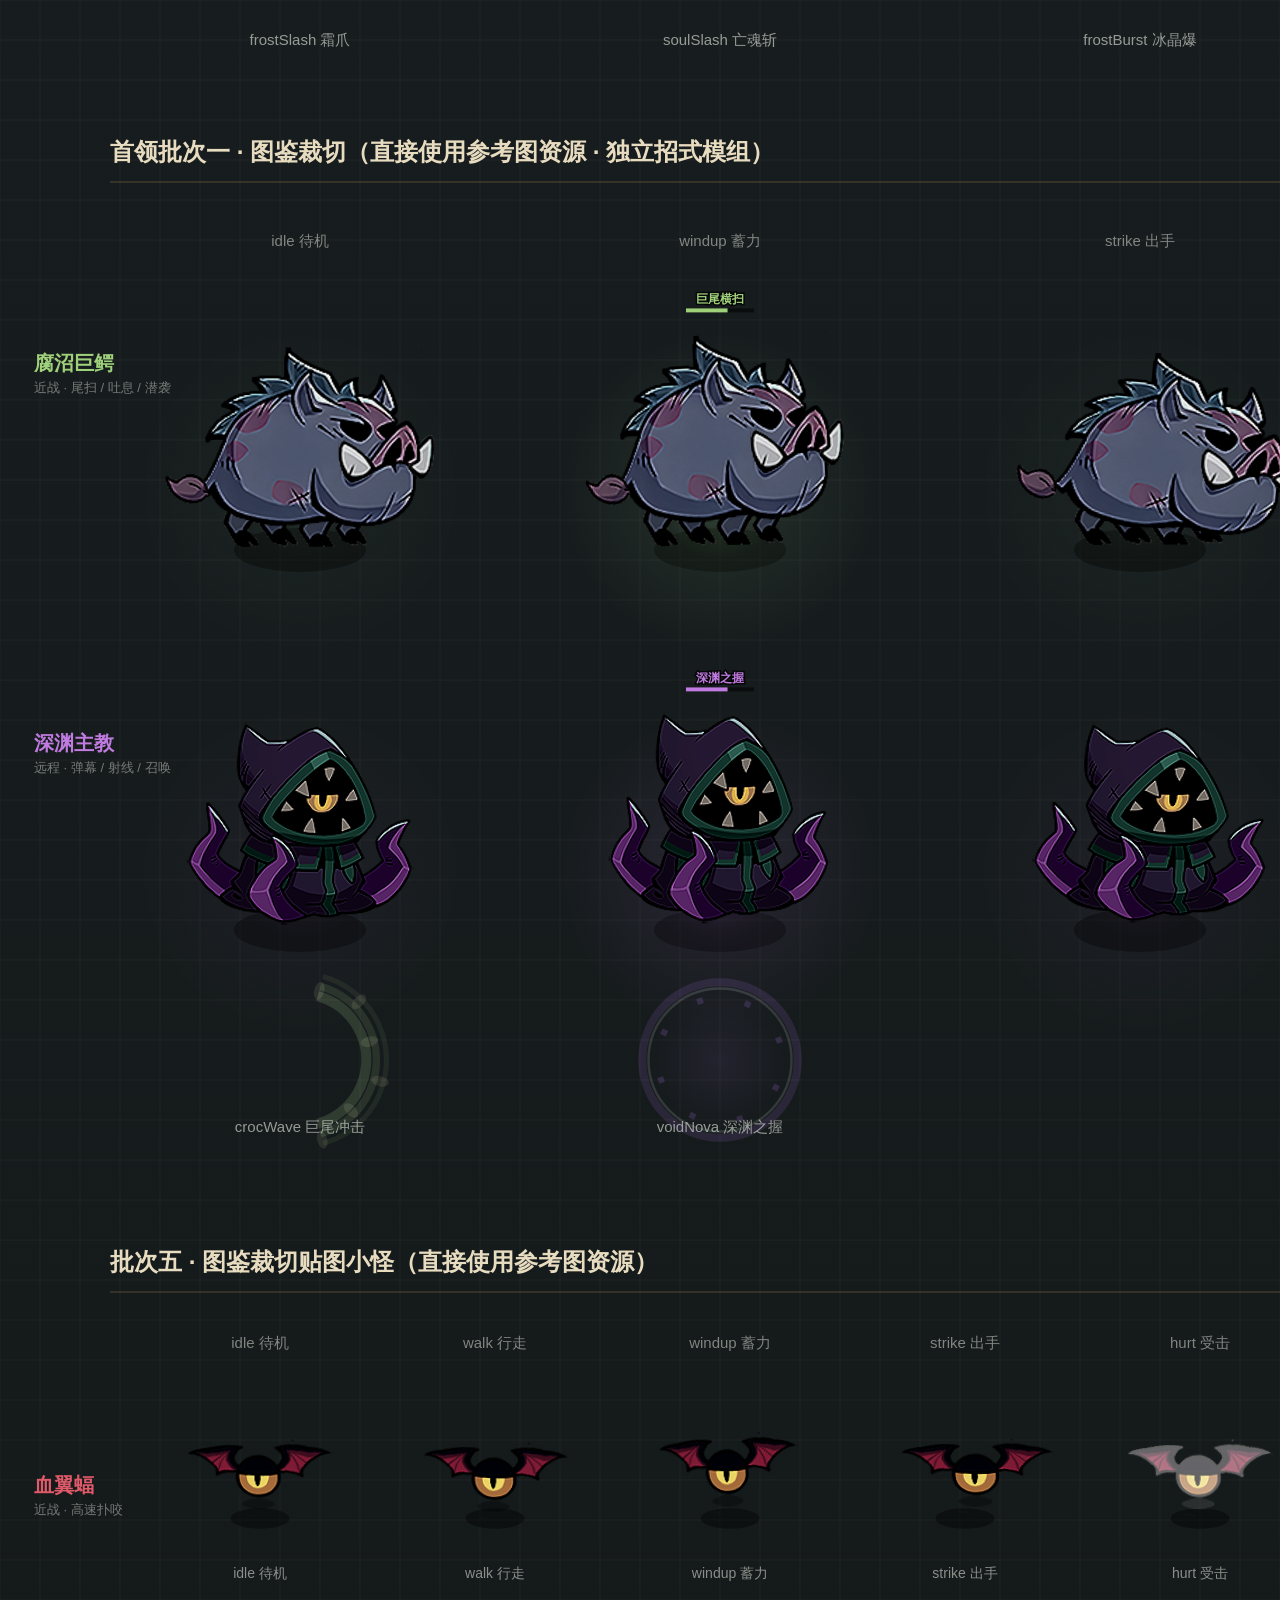
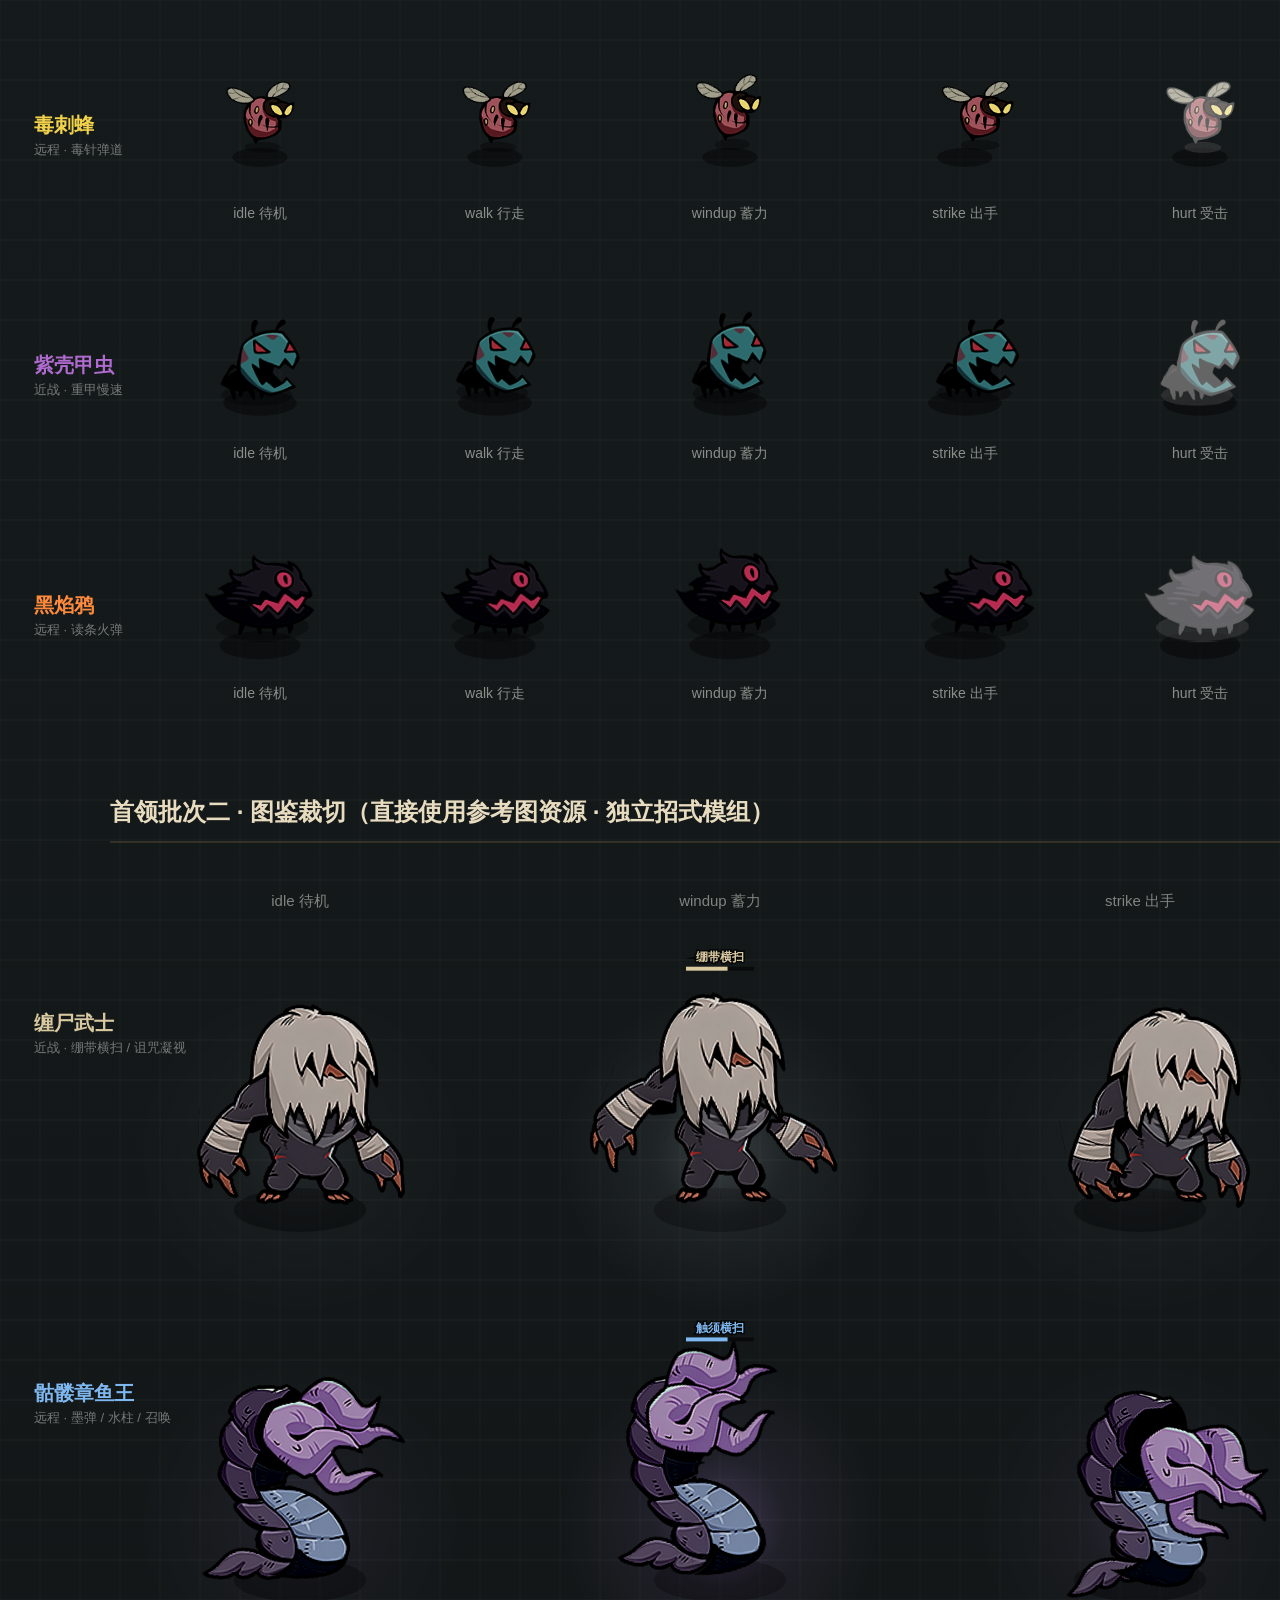
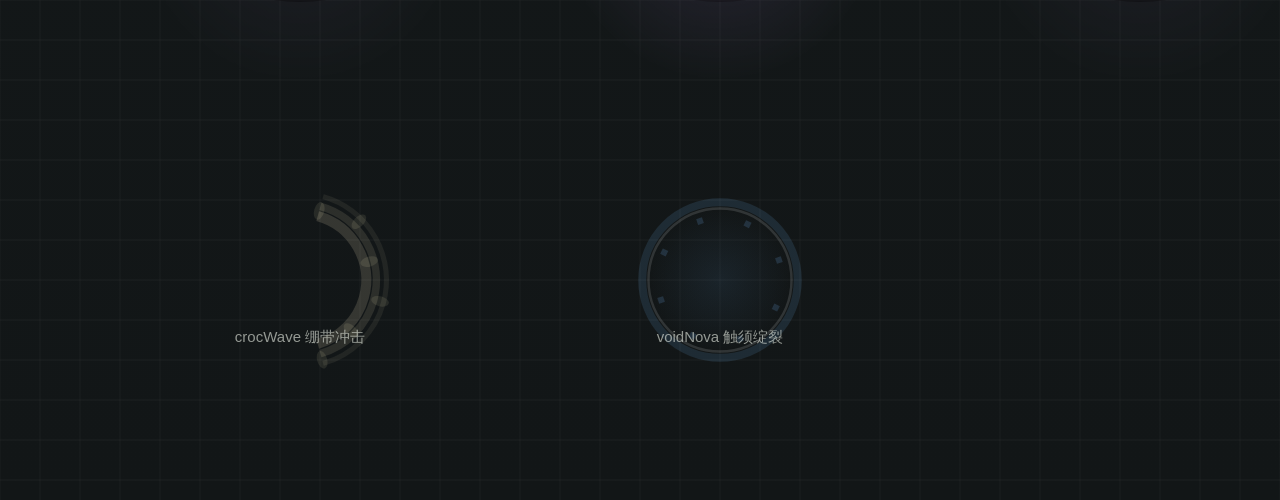
==== commit e54545dc: "首访提速：83 张散图并成 5 个资源包（无损 WebP），CSS 内联，SW 缓存 .pk" ====
--- a/monster-preview.html
+++ b/monster-preview.html
@@ -11,6 +11,7 @@
 <body>
 <canvas id="c" width="1440" height="6900"></canvas>
 <script>window.DG = {};</script>
+<script src="js/core/assets.js"></script>
 <script src="js/art/bosses.js"></script>
 <script src="js/art/monsters.js"></script>
 <script>
